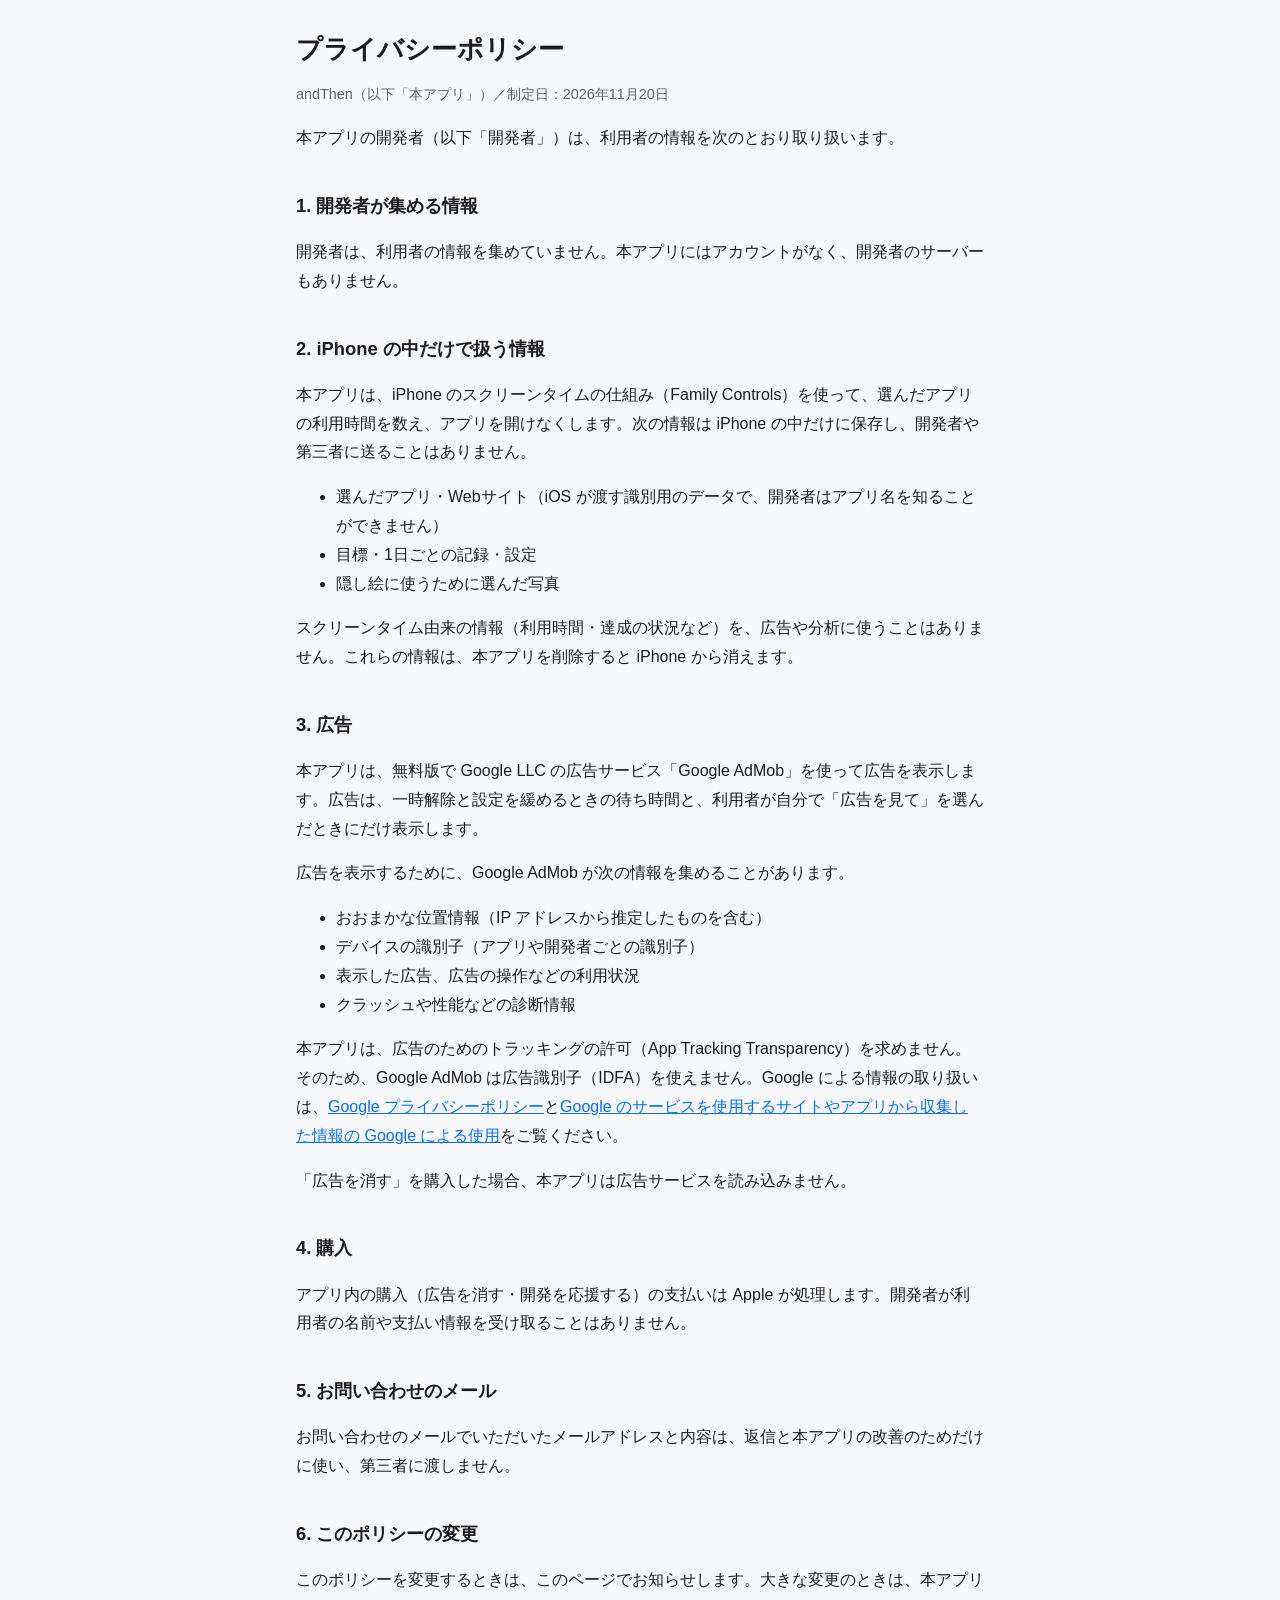
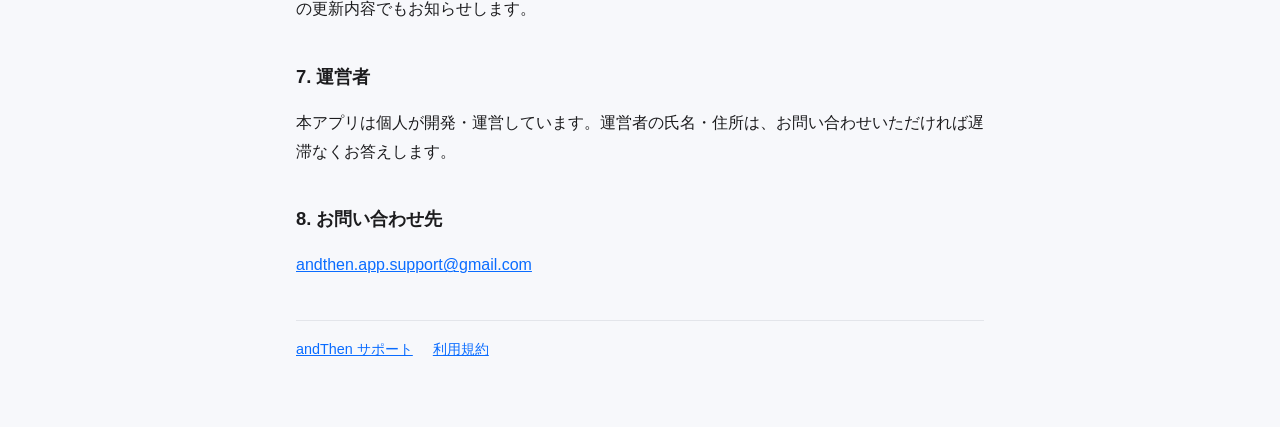
==== andthen/privacy.html @ 9c527f3a "andThen のサポート・プライバシーポリシー・利用規約と app-ads.txt を追加" ====
<!doctype html>
<html lang="ja">
<head>
<meta charset="utf-8">
<meta name="viewport" content="width=device-width, initial-scale=1">
<title>andThen プライバシーポリシー</title>
<link rel="stylesheet" href="/style.css">
</head>
<body>
<main>
  <h1>プライバシーポリシー</h1>
  <p class="sub">andThen（以下「本アプリ」）／制定日：2026年11月20日</p>

  <p>本アプリの開発者（以下「開発者」）は、利用者の情報を次のとおり取り扱います。</p>

  <h2>1. 開発者が集める情報</h2>
  <p>開発者は、利用者の情報を集めていません。本アプリにはアカウントがなく、開発者のサーバーもありません。</p>

  <h2>2. iPhone の中だけで扱う情報</h2>
  <p>本アプリは、iPhone のスクリーンタイムの仕組み（Family Controls）を使って、選んだアプリの利用時間を数え、アプリを開けなくします。次の情報は iPhone の中だけに保存し、開発者や第三者に送ることはありません。</p>
  <ul>
    <li>選んだアプリ・Webサイト（iOS が渡す識別用のデータで、開発者はアプリ名を知ることができません）</li>
    <li>目標・1日ごとの記録・設定</li>
    <li>隠し絵に使うために選んだ写真</li>
  </ul>
  <p>スクリーンタイム由来の情報（利用時間・達成の状況など）を、広告や分析に使うことはありません。これらの情報は、本アプリを削除すると iPhone から消えます。</p>

  <h2>3. 広告</h2>
  <p>本アプリは、無料版で Google LLC の広告サービス「Google AdMob」を使って広告を表示します。広告は、一時解除と設定を緩めるときの待ち時間と、利用者が自分で「広告を見て」を選んだときにだけ表示します。</p>
  <p>広告を表示するために、Google AdMob が次の情報を集めることがあります。</p>
  <ul>
    <li>おおまかな位置情報（IP アドレスから推定したものを含む）</li>
    <li>デバイスの識別子（アプリや開発者ごとの識別子）</li>
    <li>表示した広告、広告の操作などの利用状況</li>
    <li>クラッシュや性能などの診断情報</li>
  </ul>
  <p>本アプリは、広告のためのトラッキングの許可（App Tracking Transparency）を求めません。そのため、Google AdMob は広告識別子（IDFA）を使えません。Google による情報の取り扱いは、<a href="https://policies.google.com/privacy">Google プライバシーポリシー</a>と<a href="https://policies.google.com/technologies/partner-sites">Google のサービスを使用するサイトやアプリから収集した情報の Google による使用</a>をご覧ください。</p>
  <p>「広告を消す」を購入した場合、本アプリは広告サービスを読み込みません。</p>

  <h2>4. 購入</h2>
  <p>アプリ内の購入（広告を消す・開発を応援する）の支払いは Apple が処理します。開発者が利用者の名前や支払い情報を受け取ることはありません。</p>

  <h2>5. お問い合わせのメール</h2>
  <p>お問い合わせのメールでいただいたメールアドレスと内容は、返信と本アプリの改善のためだけに使い、第三者に渡しません。</p>

  <h2>6. このポリシーの変更</h2>
  <p>このポリシーを変更するときは、このページでお知らせします。大きな変更のときは、本アプリの更新内容でもお知らせします。</p>

  <h2>7. 運営者</h2>
  <p>本アプリは個人が開発・運営しています。運営者の氏名・住所は、お問い合わせいただければ遅滞なくお答えします。</p>

  <h2>8. お問い合わせ先</h2>
  <p><a href="mailto:andthen.app.support@gmail.com">andthen.app.support@gmail.com</a></p>

  <nav>
    <a href="/andthen/">andThen サポート</a>
    <a href="/andthen/terms.html">利用規約</a>
  </nav>
</main>
</body>
</html>
---- style.css ----
:root { --bg: #f7f8fb; --text: #1c1c1e; --sub: #5f6368; --accent: #0a6cff; --card: #ffffff; --line: #e3e5ea; }
@media (prefers-color-scheme: dark) {
  :root { --bg: #111214; --text: #f2f2f7; --sub: #a1a1a8; --accent: #4c9aff; --card: #1c1d20; --line: #2c2d31; }
}
* { box-sizing: border-box; }
body { margin: 0; background: var(--bg); color: var(--text); font: 16px/1.8 -apple-system, BlinkMacSystemFont, "Hiragino Sans", "Noto Sans JP", sans-serif; }
main { max-width: 720px; margin: 0 auto; padding: 32px 16px 64px; }
h1 { font-size: 1.6rem; line-height: 1.4; margin: 0 0 4px; }
h2 { font-size: 1.15rem; margin: 36px 0 8px; }
p, li { color: var(--text); }
.sub { color: var(--sub); font-size: 0.9rem; }
a { color: var(--accent); }
.wordmark { font-weight: 900; font-size: 2rem; letter-spacing: -0.02em; }
.wordmark span { color: var(--accent); }
.card { background: var(--card); border: 1px solid var(--line); border-radius: 16px; padding: 4px 20px; margin: 16px 0; }
nav { margin-top: 40px; padding-top: 16px; border-top: 1px solid var(--line); font-size: 0.9rem; }
nav a { margin-right: 16px; }
table { border-collapse: collapse; width: 100%; font-size: 0.9rem; }
th, td { border-bottom: 1px solid var(--line); padding: 8px 6px; text-align: left; vertical-align: top; }
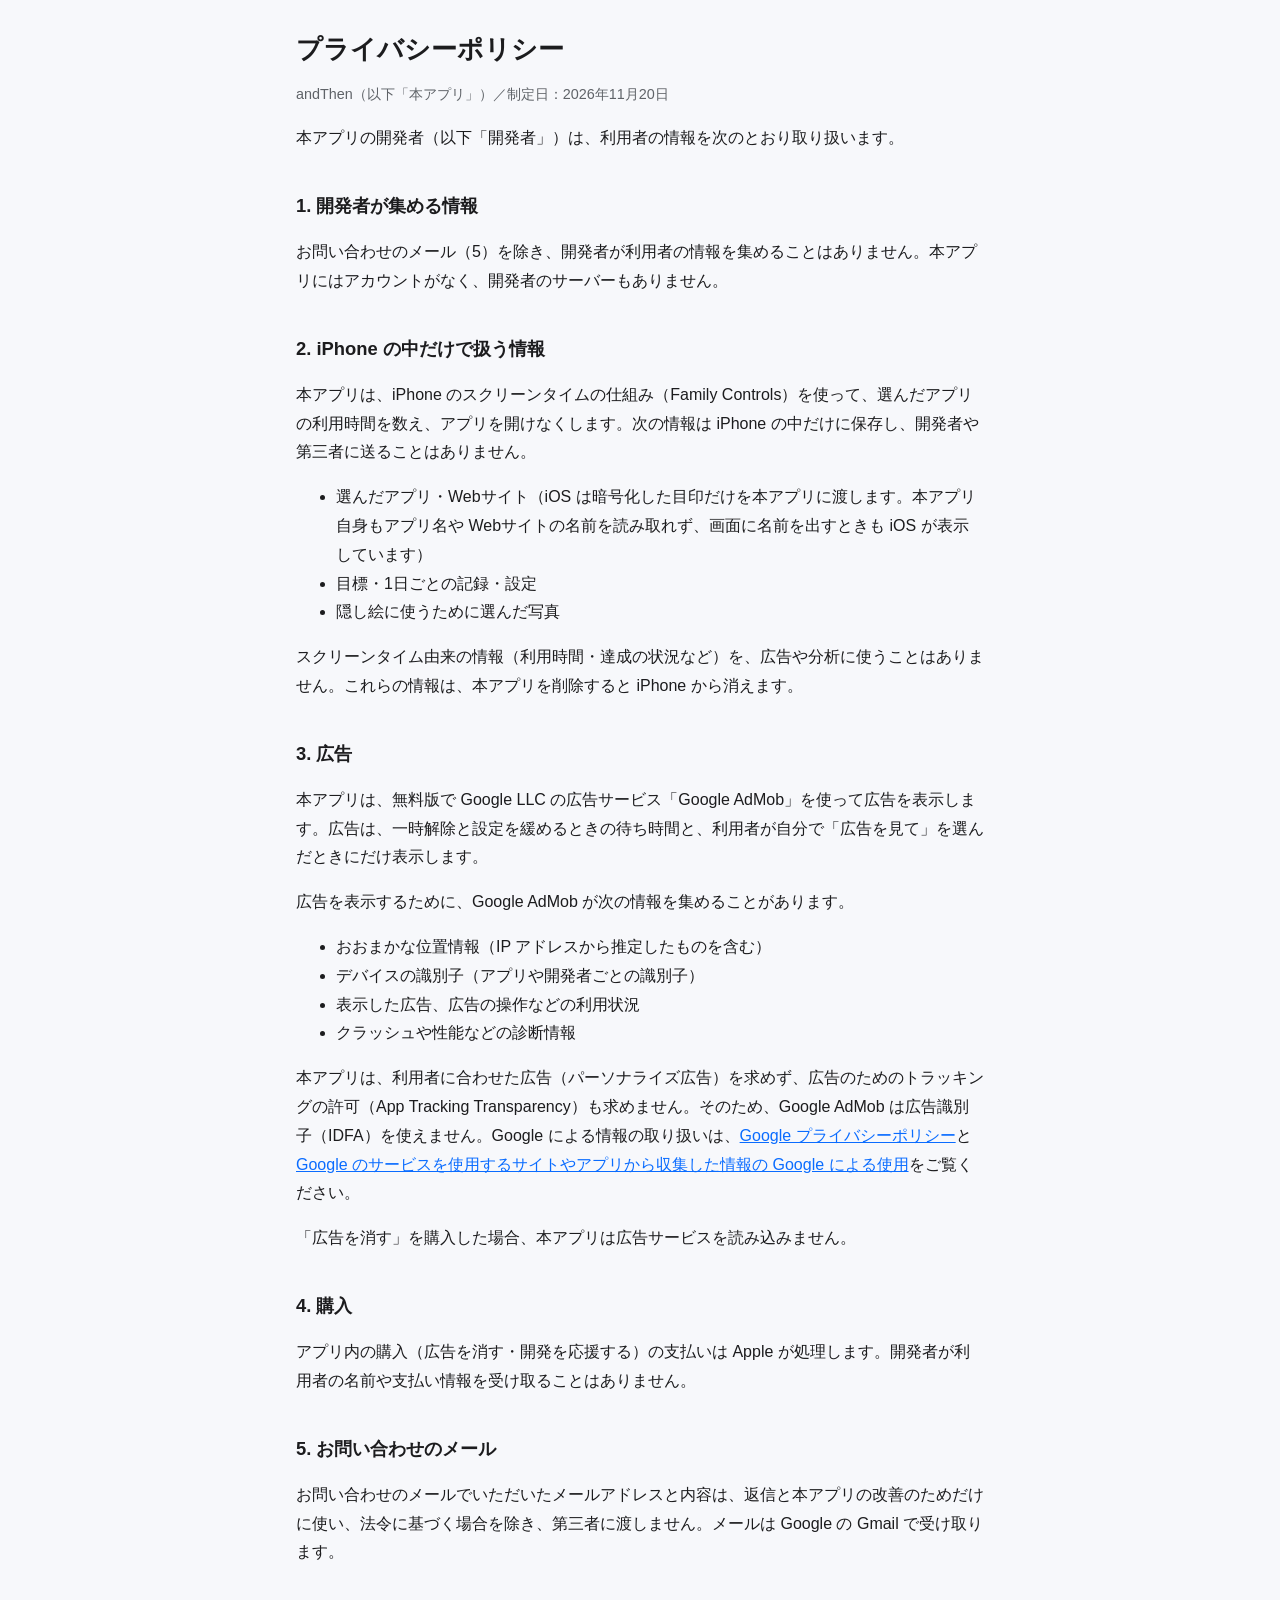
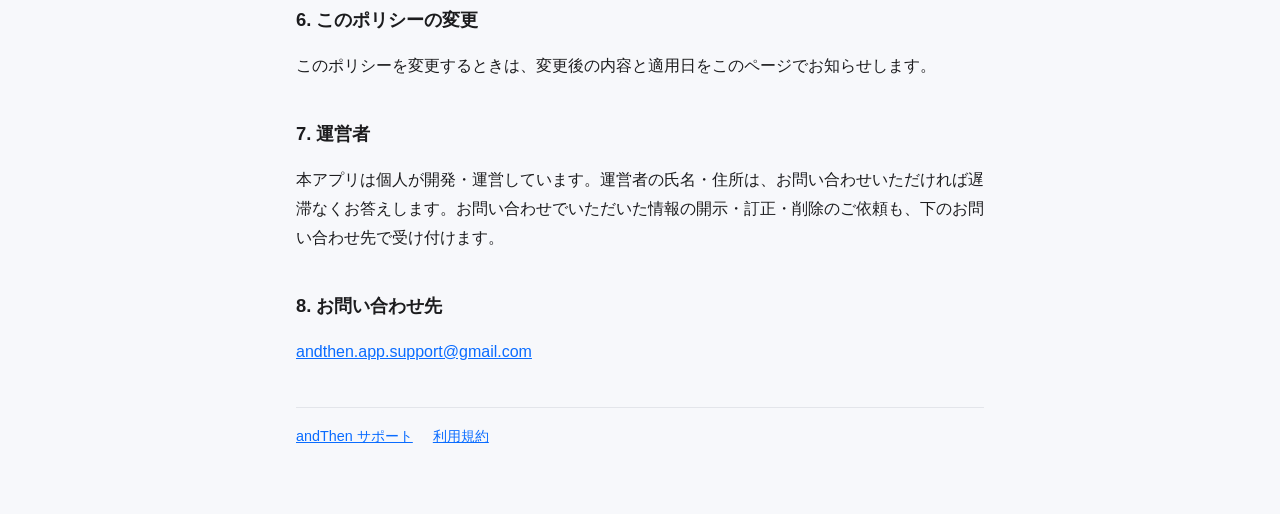
==== commit a5f76cd4: "トップに 7i10 のアイコン、利用規約とプライバシーポリシーを更新" ====
--- a/andthen/privacy.html
+++ b/andthen/privacy.html
@@ -14,12 +14,12 @@
   <p>本アプリの開発者（以下「開発者」）は、利用者の情報を次のとおり取り扱います。</p>
 
   <h2>1. 開発者が集める情報</h2>
-  <p>開発者は、利用者の情報を集めていません。本アプリにはアカウントがなく、開発者のサーバーもありません。</p>
+  <p>お問い合わせのメール（5）を除き、開発者が利用者の情報を集めることはありません。本アプリにはアカウントがなく、開発者のサーバーもありません。</p>
 
   <h2>2. iPhone の中だけで扱う情報</h2>
   <p>本アプリは、iPhone のスクリーンタイムの仕組み（Family Controls）を使って、選んだアプリの利用時間を数え、アプリを開けなくします。次の情報は iPhone の中だけに保存し、開発者や第三者に送ることはありません。</p>
   <ul>
-    <li>選んだアプリ・Webサイト（iOS が渡す識別用のデータで、開発者はアプリ名を知ることができません）</li>
+    <li>選んだアプリ・Webサイト（iOS は暗号化した目印だけを本アプリに渡します。本アプリ自身もアプリ名や Webサイトの名前を読み取れず、画面に名前を出すときも iOS が表示しています）</li>
     <li>目標・1日ごとの記録・設定</li>
     <li>隠し絵に使うために選んだ写真</li>
   </ul>
@@ -34,20 +34,20 @@
     <li>表示した広告、広告の操作などの利用状況</li>
     <li>クラッシュや性能などの診断情報</li>
   </ul>
-  <p>本アプリは、広告のためのトラッキングの許可（App Tracking Transparency）を求めません。そのため、Google AdMob は広告識別子（IDFA）を使えません。Google による情報の取り扱いは、<a href="https://policies.google.com/privacy">Google プライバシーポリシー</a>と<a href="https://policies.google.com/technologies/partner-sites">Google のサービスを使用するサイトやアプリから収集した情報の Google による使用</a>をご覧ください。</p>
+  <p>本アプリは、利用者に合わせた広告（パーソナライズ広告）を求めず、広告のためのトラッキングの許可（App Tracking Transparency）も求めません。そのため、Google AdMob は広告識別子（IDFA）を使えません。Google による情報の取り扱いは、<a href="https://policies.google.com/privacy">Google プライバシーポリシー</a>と<a href="https://policies.google.com/technologies/partner-sites">Google のサービスを使用するサイトやアプリから収集した情報の Google による使用</a>をご覧ください。</p>
   <p>「広告を消す」を購入した場合、本アプリは広告サービスを読み込みません。</p>
 
   <h2>4. 購入</h2>
   <p>アプリ内の購入（広告を消す・開発を応援する）の支払いは Apple が処理します。開発者が利用者の名前や支払い情報を受け取ることはありません。</p>
 
   <h2>5. お問い合わせのメール</h2>
-  <p>お問い合わせのメールでいただいたメールアドレスと内容は、返信と本アプリの改善のためだけに使い、第三者に渡しません。</p>
+  <p>お問い合わせのメールでいただいたメールアドレスと内容は、返信と本アプリの改善のためだけに使い、法令に基づく場合を除き、第三者に渡しません。メールは Google の Gmail で受け取ります。</p>
 
   <h2>6. このポリシーの変更</h2>
-  <p>このポリシーを変更するときは、このページでお知らせします。大きな変更のときは、本アプリの更新内容でもお知らせします。</p>
+  <p>このポリシーを変更するときは、変更後の内容と適用日をこのページでお知らせします。</p>
 
   <h2>7. 運営者</h2>
-  <p>本アプリは個人が開発・運営しています。運営者の氏名・住所は、お問い合わせいただければ遅滞なくお答えします。</p>
+  <p>本アプリは個人が開発・運営しています。運営者の氏名・住所は、お問い合わせいただければ遅滞なくお答えします。お問い合わせでいただいた情報の開示・訂正・削除のご依頼も、下のお問い合わせ先で受け付けます。</p>
 
   <h2>8. お問い合わせ先</h2>
   <p><a href="mailto:andthen.app.support@gmail.com">andthen.app.support@gmail.com</a></p>
--- a/style.css
+++ b/style.css
@@ -17,3 +17,6 @@
 nav a { margin-right: 16px; }
 table { border-collapse: collapse; width: 100%; font-size: 0.9rem; }
 th, td { border-bottom: 1px solid var(--line); padding: 8px 6px; text-align: left; vertical-align: top; }
+.profile { display: flex; align-items: center; gap: 16px; margin-bottom: 8px; }
+.profile img { border-radius: 16px; flex: none; }
+.profile h1 { margin: 0; }
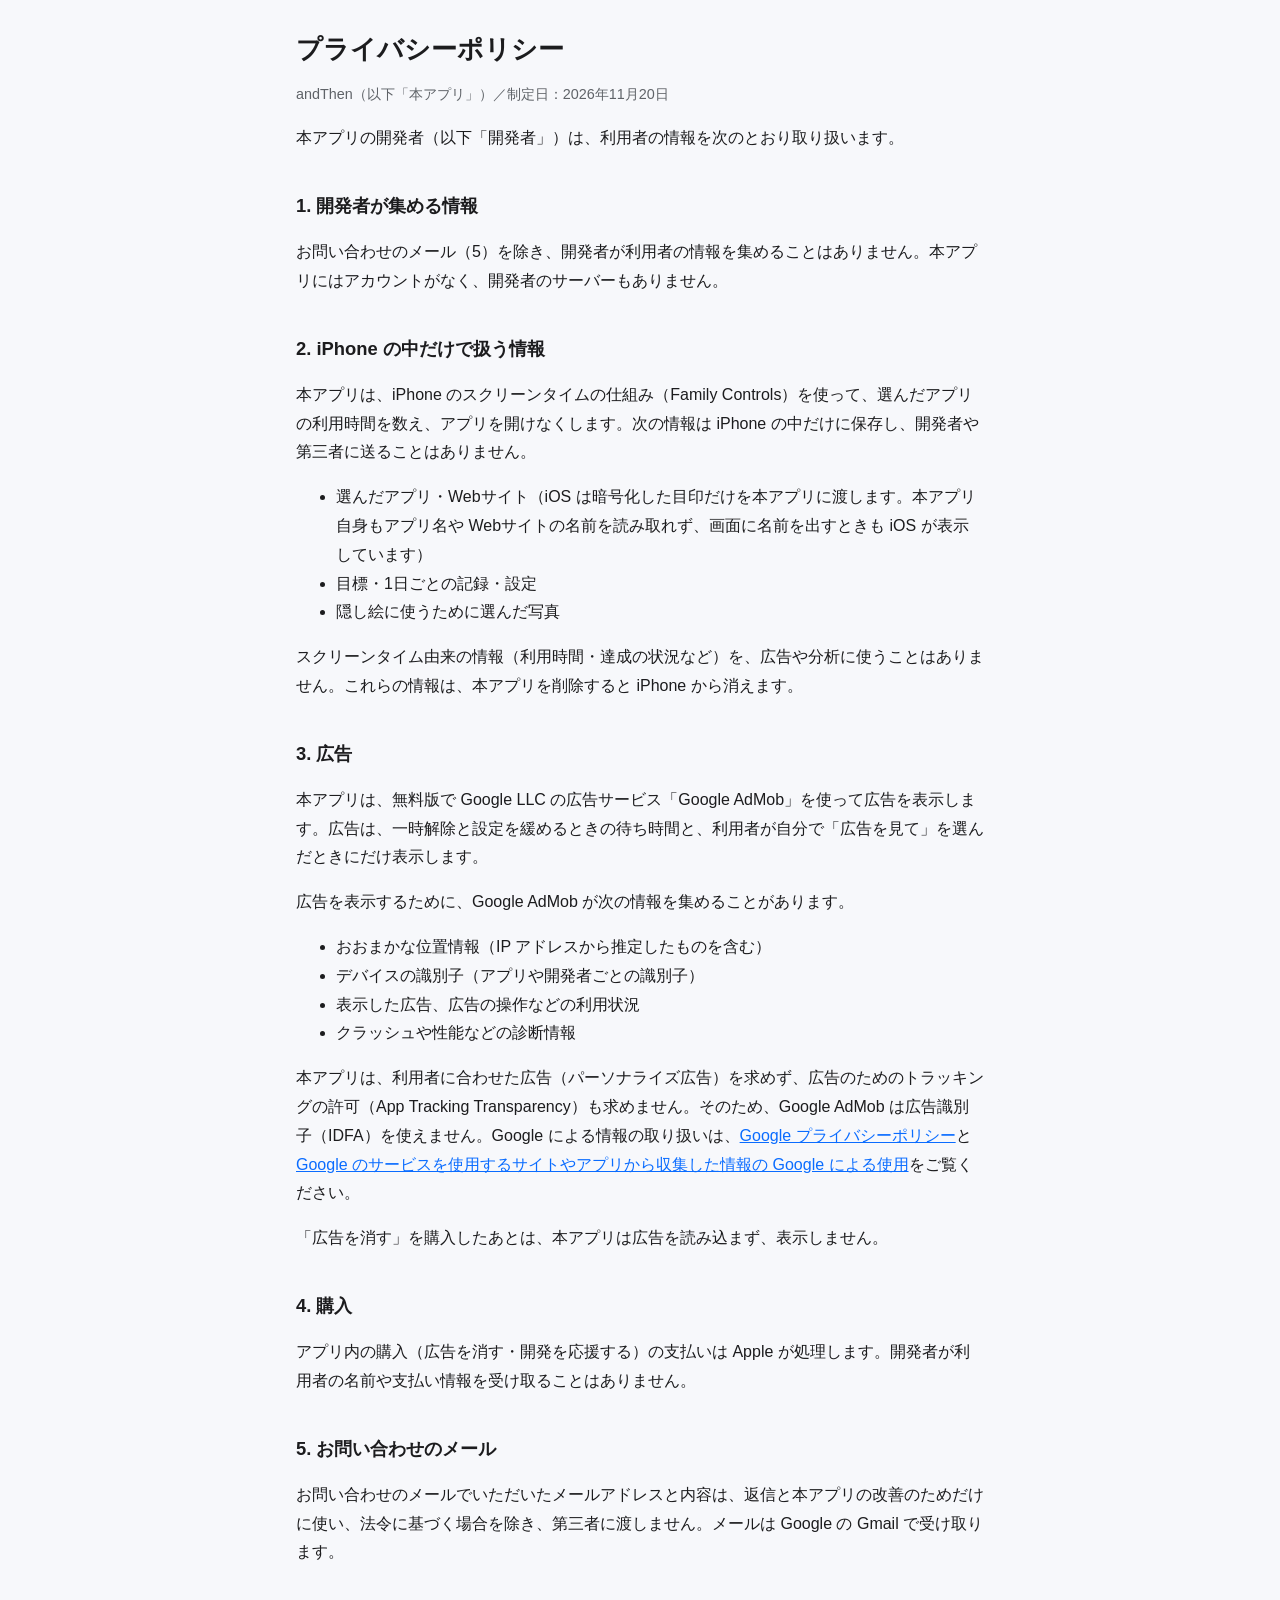
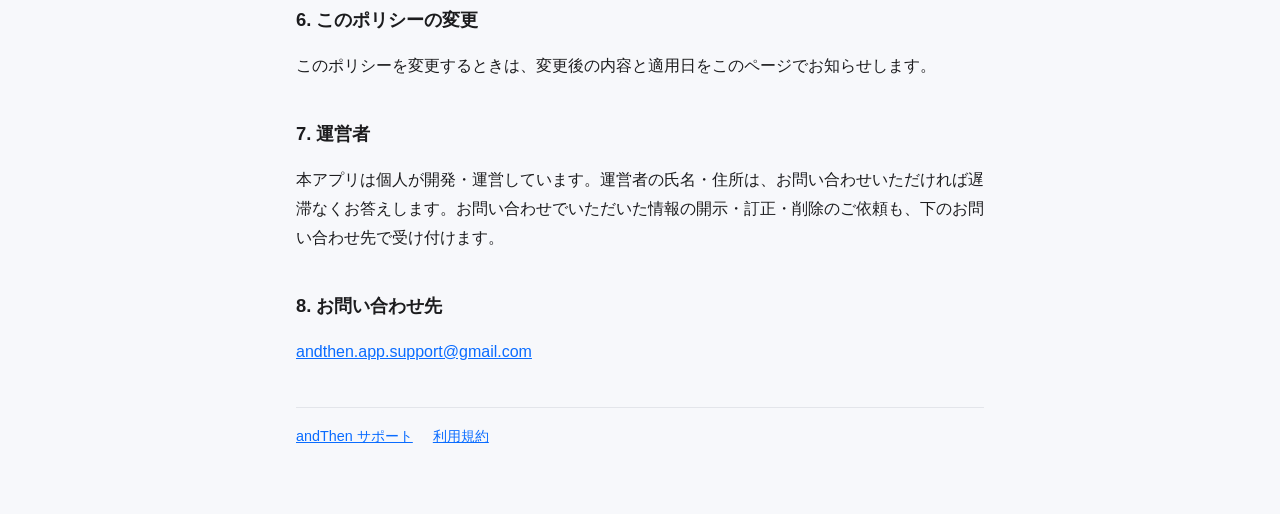
==== commit 4d5269c3: "プライバシーポリシー：広告を消したあとの書き方を実際の動きに合わせる" ====
--- a/andthen/privacy.html
+++ b/andthen/privacy.html
@@ -35,7 +35,7 @@
     <li>クラッシュや性能などの診断情報</li>
   </ul>
   <p>本アプリは、利用者に合わせた広告（パーソナライズ広告）を求めず、広告のためのトラッキングの許可（App Tracking Transparency）も求めません。そのため、Google AdMob は広告識別子（IDFA）を使えません。Google による情報の取り扱いは、<a href="https://policies.google.com/privacy">Google プライバシーポリシー</a>と<a href="https://policies.google.com/technologies/partner-sites">Google のサービスを使用するサイトやアプリから収集した情報の Google による使用</a>をご覧ください。</p>
-  <p>「広告を消す」を購入した場合、本アプリは広告サービスを読み込みません。</p>
+  <p>「広告を消す」を購入したあとは、本アプリは広告を読み込まず、表示しません。</p>
 
   <h2>4. 購入</h2>
   <p>アプリ内の購入（広告を消す・開発を応援する）の支払いは Apple が処理します。開発者が利用者の名前や支払い情報を受け取ることはありません。</p>
